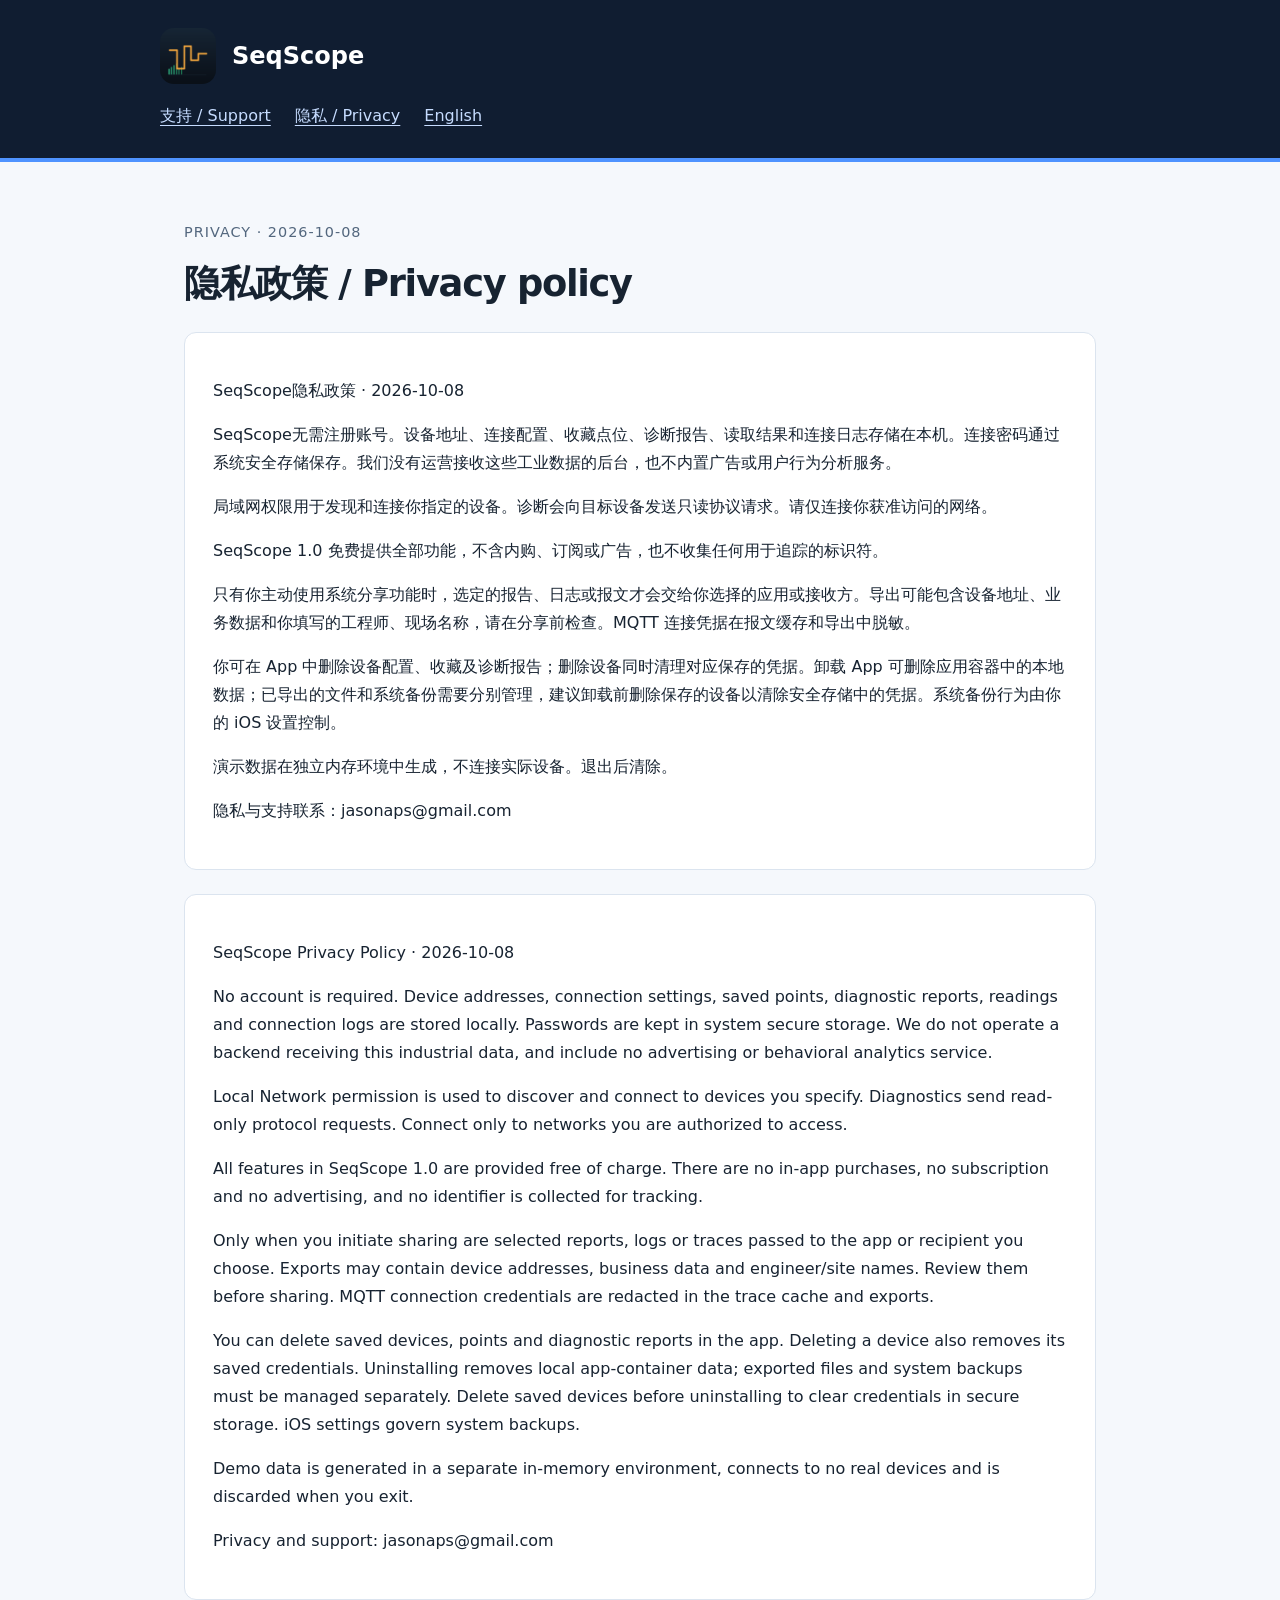
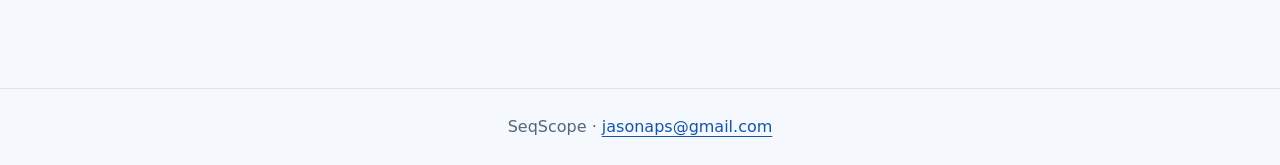
==== privacy.html @ 0bcd3c7f "Publish SeqScope support and privacy pages" ====
<!doctype html><html lang="zh-Hans"><head><meta charset="utf-8"><meta name="viewport" content="width=device-width,initial-scale=1"><title>SeqScope · 隐私政策 / Privacy</title><meta name="description" content="SeqScope — Industrial Protocol Diagnostics. Modbus · S7 · OPC UA · MQTT. Support and privacy / 支持与隐私政策。"><link rel="icon" href="/icon.png"><link rel="stylesheet" href="/style.css"></head><body><header><div class="brand"><img src="/icon.png" alt="" width="56" height="56">SeqScope</div><nav aria-label="主导航"><a href="/">支持 / Support</a><a href="/privacy.html">隐私 / Privacy</a><a href="#english" lang="en">English</a></nav></header><main><p class="label">Privacy · 2026-10-08</p><h1>隐私政策 / Privacy policy</h1><section><p>SeqScope隐私政策 · 2026-10-08</p><p>SeqScope无需注册账号。设备地址、连接配置、收藏点位、诊断报告、读取结果和连接日志存储在本机。连接密码通过系统安全存储保存。我们没有运营接收这些工业数据的后台，也不内置广告或用户行为分析服务。</p><p>局域网权限用于发现和连接你指定的设备。诊断会向目标设备发送只读协议请求。请仅连接你获准访问的网络。</p><p>SeqScope 1.0 免费提供全部功能，不含内购、订阅或广告，也不收集任何用于追踪的标识符。</p><p>只有你主动使用系统分享功能时，选定的报告、日志或报文才会交给你选择的应用或接收方。导出可能包含设备地址、业务数据和你填写的工程师、现场名称，请在分享前检查。MQTT 连接凭据在报文缓存和导出中脱敏。</p><p>你可在 App 中删除设备配置、收藏及诊断报告；删除设备同时清理对应保存的凭据。卸载 App 可删除应用容器中的本地数据；已导出的文件和系统备份需要分别管理，建议卸载前删除保存的设备以清除安全存储中的凭据。系统备份行为由你的 iOS 设置控制。</p><p>演示数据在独立内存环境中生成，不连接实际设备。退出后清除。</p><p>隐私与支持联系：jasonaps@gmail.com</p></section><section id="english" lang="en"><p>SeqScope Privacy Policy · 2026-10-08</p><p>No account is required. Device addresses, connection settings, saved points, diagnostic reports, readings and connection logs are stored locally. Passwords are kept in system secure storage. We do not operate a backend receiving this industrial data, and include no advertising or behavioral analytics service.</p><p>Local Network permission is used to discover and connect to devices you specify. Diagnostics send read-only protocol requests. Connect only to networks you are authorized to access.</p><p>All features in SeqScope 1.0 are provided free of charge. There are no in-app purchases, no subscription and no advertising, and no identifier is collected for tracking.</p><p>Only when you initiate sharing are selected reports, logs or traces passed to the app or recipient you choose. Exports may contain device addresses, business data and engineer/site names. Review them before sharing. MQTT connection credentials are redacted in the trace cache and exports.</p><p>You can delete saved devices, points and diagnostic reports in the app. Deleting a device also removes its saved credentials. Uninstalling removes local app-container data; exported files and system backups must be managed separately. Delete saved devices before uninstalling to clear credentials in secure storage. iOS settings govern system backups.</p><p>Demo data is generated in a separate in-memory environment, connects to no real devices and is discarded when you exit.</p><p>Privacy and support: jasonaps@gmail.com</p></section></main><footer>SeqScope · <a href="mailto:jasonaps@gmail.com">jasonaps@gmail.com</a></footer></body></html>
---- style.css ----
*{box-sizing:border-box}html{font-family:system-ui,-apple-system,BlinkMacSystemFont,"Segoe UI",sans-serif;color:#172331;background:#f5f8fc;line-height:1.75;font-size:16px}body{margin:0}a{color:#1254b6;text-underline-offset:4px}a:focus-visible{outline:3px solid #176ae6;outline-offset:4px}header{background:#101d31;color:white;padding:28px max(24px,calc((100vw - 960px)/2));border-bottom:4px solid #4f93ff}header a{color:#c6dcff}nav{display:flex;flex-wrap:wrap;gap:24px;margin-top:18px}.brand{display:flex;align-items:center;gap:16px;font-size:1.5rem;font-weight:650}.brand img{width:56px;height:56px;border-radius:14px}main{max-width:960px;margin:auto;padding:44px 24px 64px}h1{font-size:2.3rem;line-height:1.3;letter-spacing:-.035em;margin-top:0}h2{font-size:1.45rem;line-height:1.4;margin-top:2em}section{margin:24px 0;padding:28px;background:white;border:1px solid #dbe4ef;border-radius:12px}p{overflow-wrap:anywhere}.meta{color:#53677e;font-size:.9rem}.contact{display:inline-block;font-weight:600;font-size:1.15rem}.label{font-size:.9rem;color:#53677e;letter-spacing:.07em;text-transform:uppercase}footer{border-top:1px solid #dbe4ef;padding:24px;text-align:center;color:#53677e}li{margin:10px 0}@media(max-width:560px){main{padding:28px 18px}section{padding:20px}h1{font-size:1.85rem}}
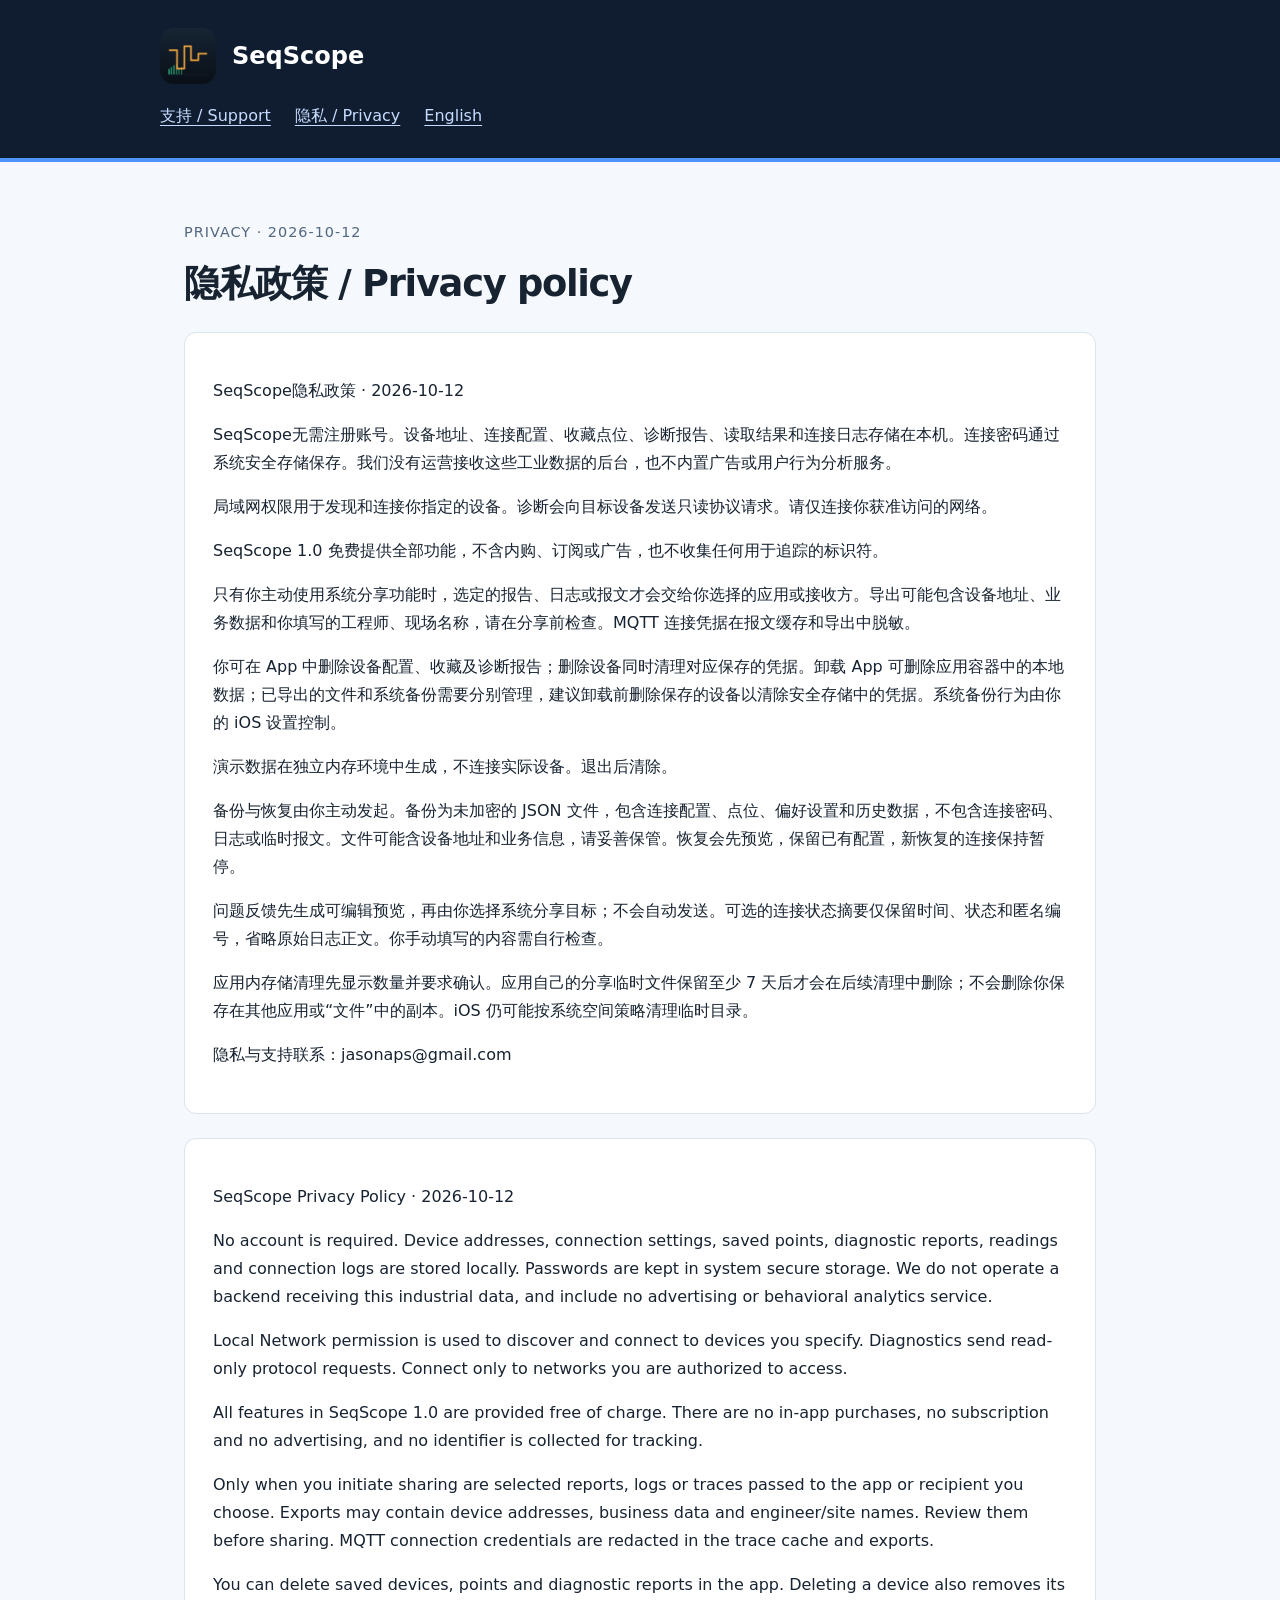
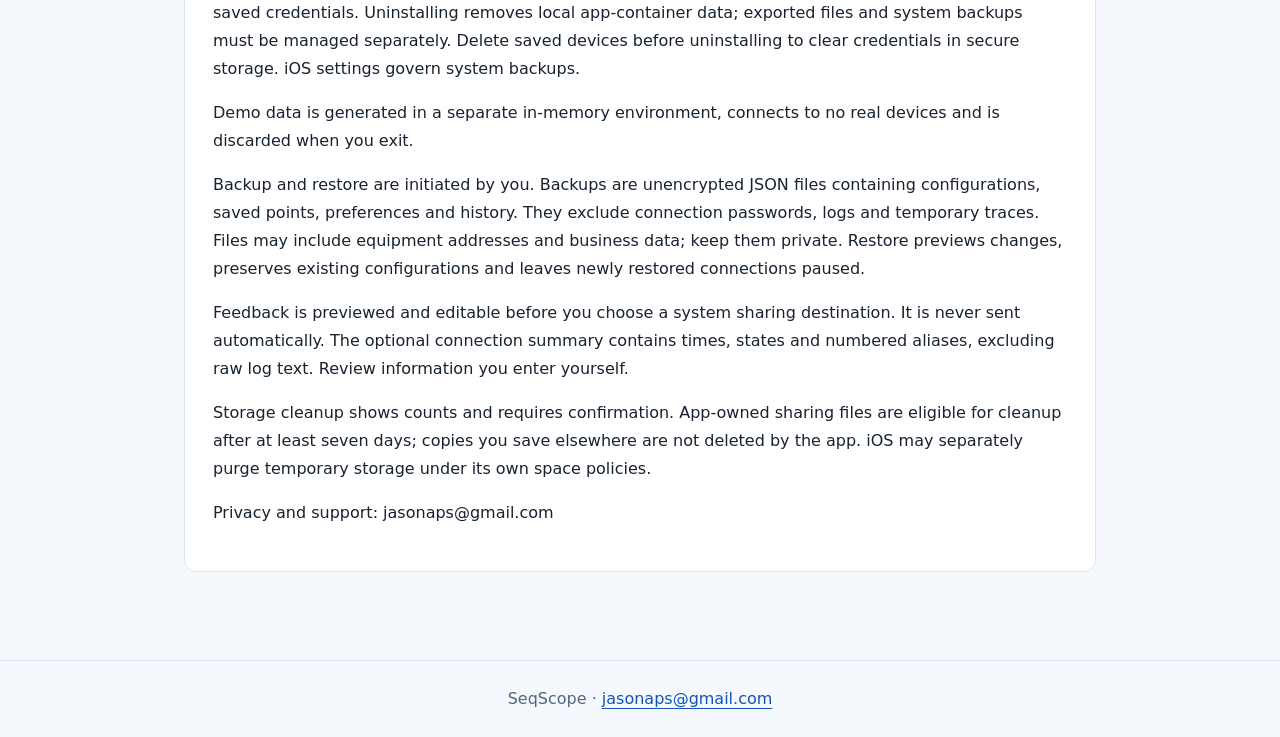
==== commit 15dd9062: "Document local backup, feedback and cleanup privacy" ====
--- a/privacy.html
+++ b/privacy.html
@@ -1 +1 @@
-<!doctype html><html lang="zh-Hans"><head><meta charset="utf-8"><meta name="viewport" content="width=device-width,initial-scale=1"><title>SeqScope · 隐私政策 / Privacy</title><meta name="description" content="SeqScope — Industrial Protocol Diagnostics. Modbus · S7 · OPC UA · MQTT. Support and privacy / 支持与隐私政策。"><link rel="icon" href="/icon.png"><link rel="stylesheet" href="/style.css"></head><body><header><div class="brand"><img src="/icon.png" alt="" width="56" height="56">SeqScope</div><nav aria-label="主导航"><a href="/">支持 / Support</a><a href="/privacy.html">隐私 / Privacy</a><a href="#english" lang="en">English</a></nav></header><main><p class="label">Privacy · 2026-10-08</p><h1>隐私政策 / Privacy policy</h1><section><p>SeqScope隐私政策 · 2026-10-08</p><p>SeqScope无需注册账号。设备地址、连接配置、收藏点位、诊断报告、读取结果和连接日志存储在本机。连接密码通过系统安全存储保存。我们没有运营接收这些工业数据的后台，也不内置广告或用户行为分析服务。</p><p>局域网权限用于发现和连接你指定的设备。诊断会向目标设备发送只读协议请求。请仅连接你获准访问的网络。</p><p>SeqScope 1.0 免费提供全部功能，不含内购、订阅或广告，也不收集任何用于追踪的标识符。</p><p>只有你主动使用系统分享功能时，选定的报告、日志或报文才会交给你选择的应用或接收方。导出可能包含设备地址、业务数据和你填写的工程师、现场名称，请在分享前检查。MQTT 连接凭据在报文缓存和导出中脱敏。</p><p>你可在 App 中删除设备配置、收藏及诊断报告；删除设备同时清理对应保存的凭据。卸载 App 可删除应用容器中的本地数据；已导出的文件和系统备份需要分别管理，建议卸载前删除保存的设备以清除安全存储中的凭据。系统备份行为由你的 iOS 设置控制。</p><p>演示数据在独立内存环境中生成，不连接实际设备。退出后清除。</p><p>隐私与支持联系：jasonaps@gmail.com</p></section><section id="english" lang="en"><p>SeqScope Privacy Policy · 2026-10-08</p><p>No account is required. Device addresses, connection settings, saved points, diagnostic reports, readings and connection logs are stored locally. Passwords are kept in system secure storage. We do not operate a backend receiving this industrial data, and include no advertising or behavioral analytics service.</p><p>Local Network permission is used to discover and connect to devices you specify. Diagnostics send read-only protocol requests. Connect only to networks you are authorized to access.</p><p>All features in SeqScope 1.0 are provided free of charge. There are no in-app purchases, no subscription and no advertising, and no identifier is collected for tracking.</p><p>Only when you initiate sharing are selected reports, logs or traces passed to the app or recipient you choose. Exports may contain device addresses, business data and engineer/site names. Review them before sharing. MQTT connection credentials are redacted in the trace cache and exports.</p><p>You can delete saved devices, points and diagnostic reports in the app. Deleting a device also removes its saved credentials. Uninstalling removes local app-container data; exported files and system backups must be managed separately. Delete saved devices before uninstalling to clear credentials in secure storage. iOS settings govern system backups.</p><p>Demo data is generated in a separate in-memory environment, connects to no real devices and is discarded when you exit.</p><p>Privacy and support: jasonaps@gmail.com</p></section></main><footer>SeqScope · <a href="mailto:jasonaps@gmail.com">jasonaps@gmail.com</a></footer></body></html>+<!doctype html><html lang="zh-Hans"><head><meta charset="utf-8"><meta name="viewport" content="width=device-width,initial-scale=1"><title>SeqScope · 隐私政策 / Privacy</title><meta name="description" content="SeqScope — Industrial Protocol Diagnostics. Modbus · S7 · OPC UA · MQTT · Open Protocol. Support and privacy / 支持与隐私政策。"><link rel="icon" href="icon.png"><link rel="stylesheet" href="style.css"></head><body><header><div class="brand"><img src="icon.png" alt="" width="56" height="56">SeqScope</div><nav aria-label="主导航"><a href="./">支持 / Support</a><a href="privacy.html">隐私 / Privacy</a><a href="#english" lang="en">English</a></nav></header><main><p class="label">Privacy · 2026-10-12</p><h1>隐私政策 / Privacy policy</h1><section><p>SeqScope隐私政策 · 2026-10-12</p><p>SeqScope无需注册账号。设备地址、连接配置、收藏点位、诊断报告、读取结果和连接日志存储在本机。连接密码通过系统安全存储保存。我们没有运营接收这些工业数据的后台，也不内置广告或用户行为分析服务。</p><p>局域网权限用于发现和连接你指定的设备。诊断会向目标设备发送只读协议请求。请仅连接你获准访问的网络。</p><p>SeqScope 1.0 免费提供全部功能，不含内购、订阅或广告，也不收集任何用于追踪的标识符。</p><p>只有你主动使用系统分享功能时，选定的报告、日志或报文才会交给你选择的应用或接收方。导出可能包含设备地址、业务数据和你填写的工程师、现场名称，请在分享前检查。MQTT 连接凭据在报文缓存和导出中脱敏。</p><p>你可在 App 中删除设备配置、收藏及诊断报告；删除设备同时清理对应保存的凭据。卸载 App 可删除应用容器中的本地数据；已导出的文件和系统备份需要分别管理，建议卸载前删除保存的设备以清除安全存储中的凭据。系统备份行为由你的 iOS 设置控制。</p><p>演示数据在独立内存环境中生成，不连接实际设备。退出后清除。</p><p>备份与恢复由你主动发起。备份为未加密的 JSON 文件，包含连接配置、点位、偏好设置和历史数据，不包含连接密码、日志或临时报文。文件可能含设备地址和业务信息，请妥善保管。恢复会先预览，保留已有配置，新恢复的连接保持暂停。</p><p>问题反馈先生成可编辑预览，再由你选择系统分享目标；不会自动发送。可选的连接状态摘要仅保留时间、状态和匿名编号，省略原始日志正文。你手动填写的内容需自行检查。</p><p>应用内存储清理先显示数量并要求确认。应用自己的分享临时文件保留至少 7 天后才会在后续清理中删除；不会删除你保存在其他应用或“文件”中的副本。iOS 仍可能按系统空间策略清理临时目录。</p><p>隐私与支持联系：jasonaps@gmail.com</p></section><section id="english" lang="en"><p>SeqScope Privacy Policy · 2026-10-12</p><p>No account is required. Device addresses, connection settings, saved points, diagnostic reports, readings and connection logs are stored locally. Passwords are kept in system secure storage. We do not operate a backend receiving this industrial data, and include no advertising or behavioral analytics service.</p><p>Local Network permission is used to discover and connect to devices you specify. Diagnostics send read-only protocol requests. Connect only to networks you are authorized to access.</p><p>All features in SeqScope 1.0 are provided free of charge. There are no in-app purchases, no subscription and no advertising, and no identifier is collected for tracking.</p><p>Only when you initiate sharing are selected reports, logs or traces passed to the app or recipient you choose. Exports may contain device addresses, business data and engineer/site names. Review them before sharing. MQTT connection credentials are redacted in the trace cache and exports.</p><p>You can delete saved devices, points and diagnostic reports in the app. Deleting a device also removes its saved credentials. Uninstalling removes local app-container data; exported files and system backups must be managed separately. Delete saved devices before uninstalling to clear credentials in secure storage. iOS settings govern system backups.</p><p>Demo data is generated in a separate in-memory environment, connects to no real devices and is discarded when you exit.</p><p>Backup and restore are initiated by you. Backups are unencrypted JSON files containing configurations, saved points, preferences and history. They exclude connection passwords, logs and temporary traces. Files may include equipment addresses and business data; keep them private. Restore previews changes, preserves existing configurations and leaves newly restored connections paused.</p><p>Feedback is previewed and editable before you choose a system sharing destination. It is never sent automatically. The optional connection summary contains times, states and numbered aliases, excluding raw log text. Review information you enter yourself.</p><p>Storage cleanup shows counts and requires confirmation. App-owned sharing files are eligible for cleanup after at least seven days; copies you save elsewhere are not deleted by the app. iOS may separately purge temporary storage under its own space policies.</p><p>Privacy and support: jasonaps@gmail.com</p></section></main><footer>SeqScope · <a href="mailto:jasonaps@gmail.com">jasonaps@gmail.com</a></footer></body></html>
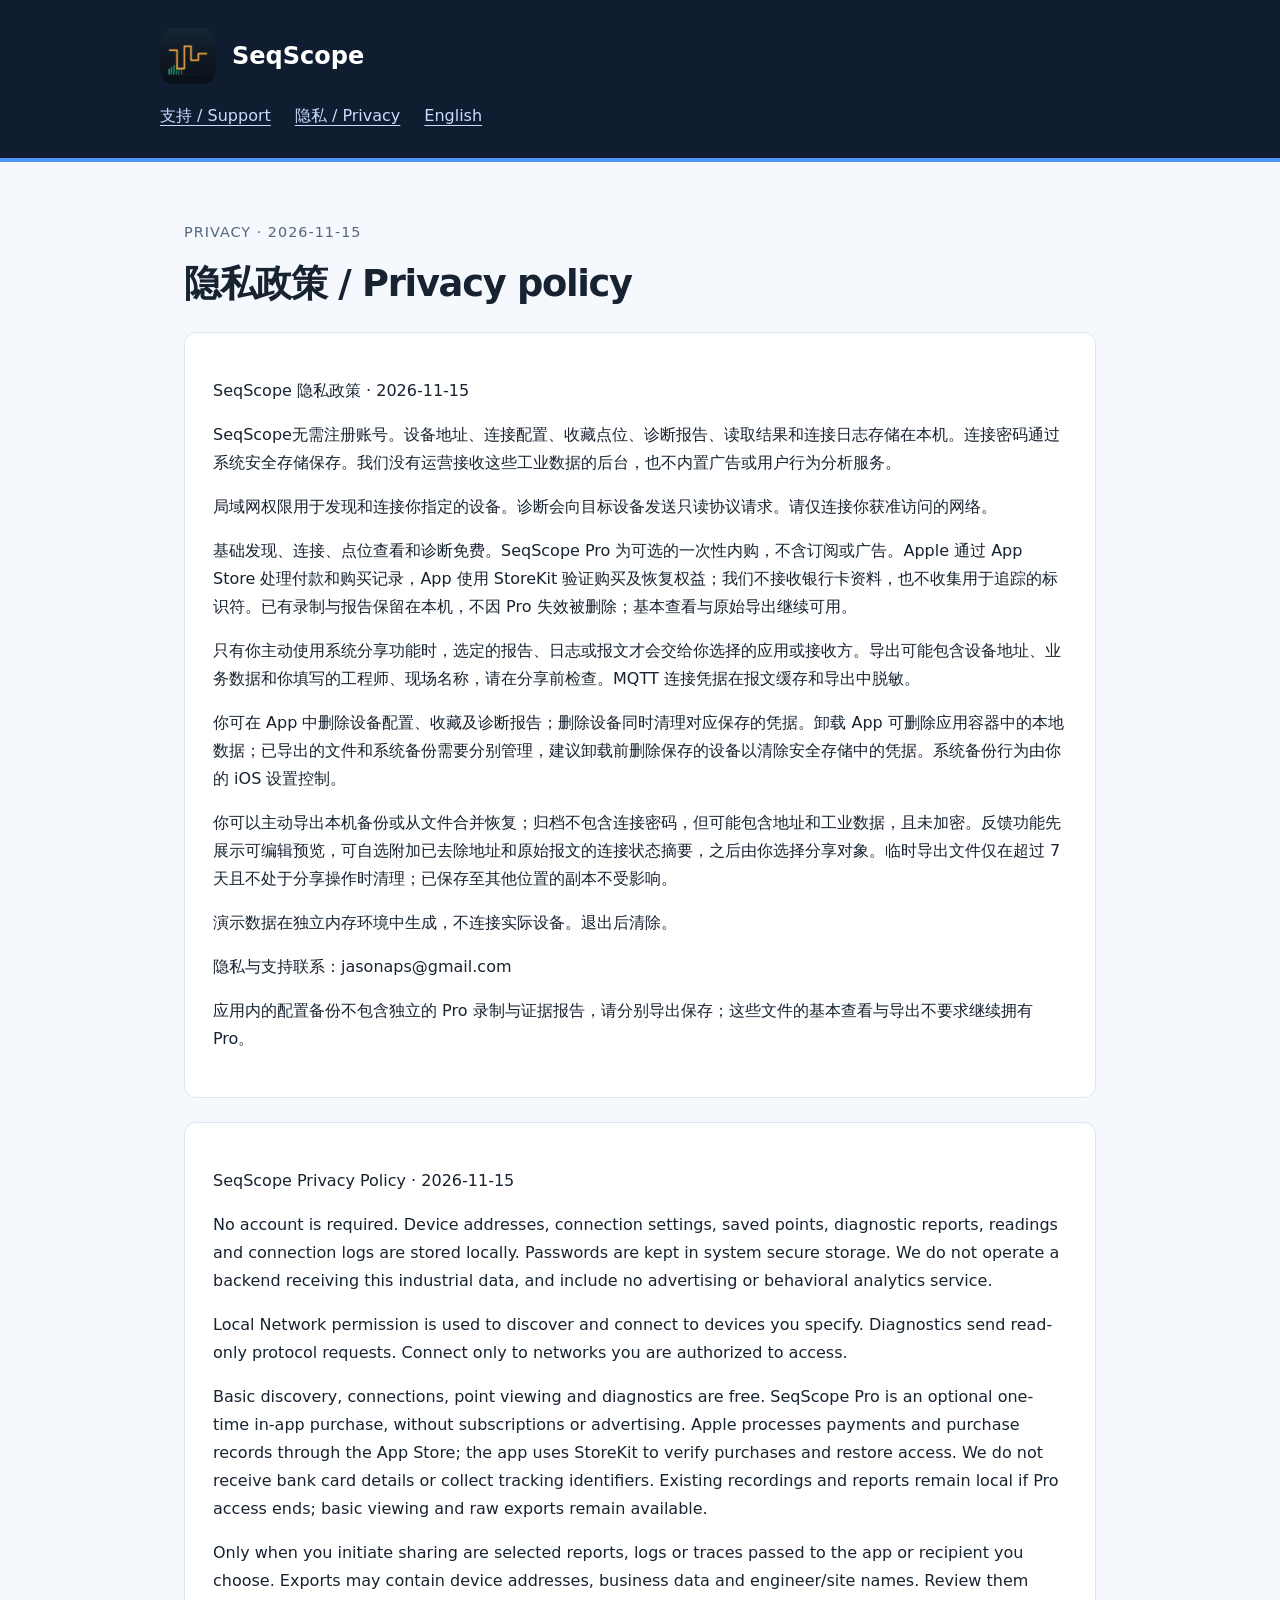
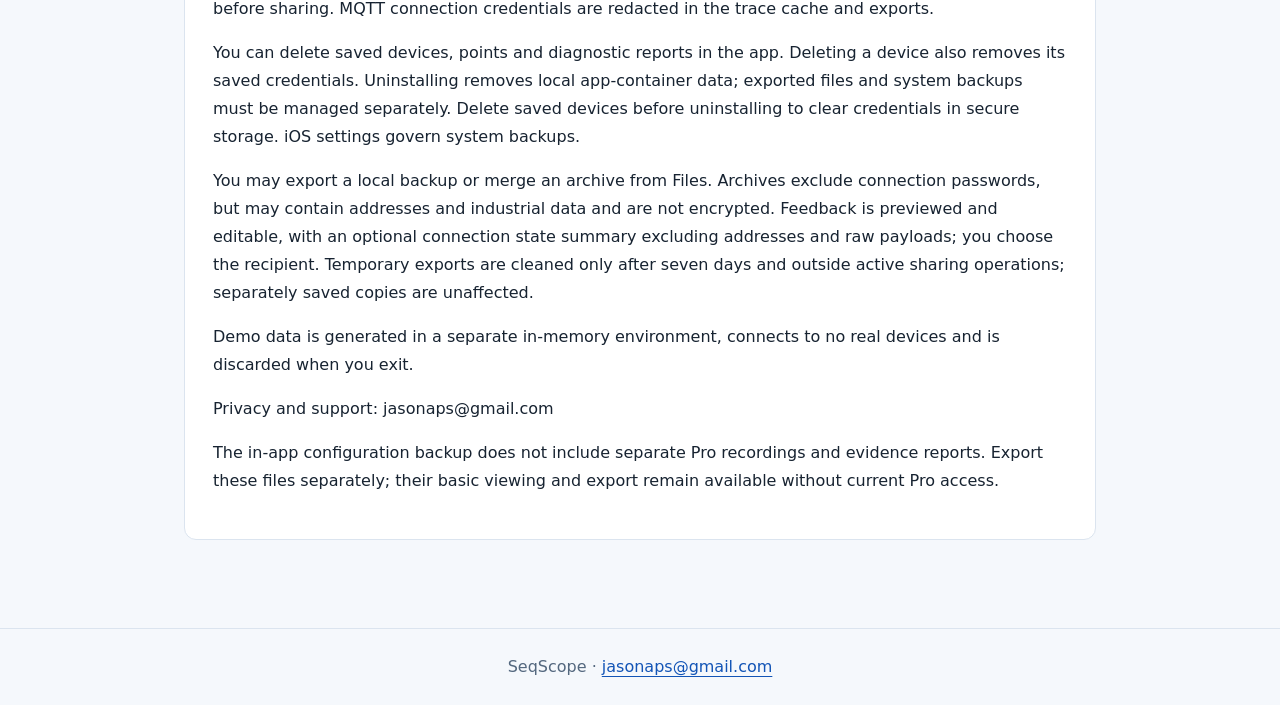
==== commit 8acdd073: "Update Pro purchase, restore and privacy information Updated privacy policy with new information reg" ====
--- a/privacy.html
+++ b/privacy.html
@@ -1 +1 @@
-<!doctype html><html lang="zh-Hans"><head><meta charset="utf-8"><meta name="viewport" content="width=device-width,initial-scale=1"><title>SeqScope · 隐私政策 / Privacy</title><meta name="description" content="SeqScope — Industrial Protocol Diagnostics. Modbus · S7 · OPC UA · MQTT · Open Protocol. Support and privacy / 支持与隐私政策。"><link rel="icon" href="icon.png"><link rel="stylesheet" href="style.css"></head><body><header><div class="brand"><img src="icon.png" alt="" width="56" height="56">SeqScope</div><nav aria-label="主导航"><a href="./">支持 / Support</a><a href="privacy.html">隐私 / Privacy</a><a href="#english" lang="en">English</a></nav></header><main><p class="label">Privacy · 2026-10-12</p><h1>隐私政策 / Privacy policy</h1><section><p>SeqScope隐私政策 · 2026-10-12</p><p>SeqScope无需注册账号。设备地址、连接配置、收藏点位、诊断报告、读取结果和连接日志存储在本机。连接密码通过系统安全存储保存。我们没有运营接收这些工业数据的后台，也不内置广告或用户行为分析服务。</p><p>局域网权限用于发现和连接你指定的设备。诊断会向目标设备发送只读协议请求。请仅连接你获准访问的网络。</p><p>SeqScope 1.0 免费提供全部功能，不含内购、订阅或广告，也不收集任何用于追踪的标识符。</p><p>只有你主动使用系统分享功能时，选定的报告、日志或报文才会交给你选择的应用或接收方。导出可能包含设备地址、业务数据和你填写的工程师、现场名称，请在分享前检查。MQTT 连接凭据在报文缓存和导出中脱敏。</p><p>你可在 App 中删除设备配置、收藏及诊断报告；删除设备同时清理对应保存的凭据。卸载 App 可删除应用容器中的本地数据；已导出的文件和系统备份需要分别管理，建议卸载前删除保存的设备以清除安全存储中的凭据。系统备份行为由你的 iOS 设置控制。</p><p>演示数据在独立内存环境中生成，不连接实际设备。退出后清除。</p><p>备份与恢复由你主动发起。备份为未加密的 JSON 文件，包含连接配置、点位、偏好设置和历史数据，不包含连接密码、日志或临时报文。文件可能含设备地址和业务信息，请妥善保管。恢复会先预览，保留已有配置，新恢复的连接保持暂停。</p><p>问题反馈先生成可编辑预览，再由你选择系统分享目标；不会自动发送。可选的连接状态摘要仅保留时间、状态和匿名编号，省略原始日志正文。你手动填写的内容需自行检查。</p><p>应用内存储清理先显示数量并要求确认。应用自己的分享临时文件保留至少 7 天后才会在后续清理中删除；不会删除你保存在其他应用或“文件”中的副本。iOS 仍可能按系统空间策略清理临时目录。</p><p>隐私与支持联系：jasonaps@gmail.com</p></section><section id="english" lang="en"><p>SeqScope Privacy Policy · 2026-10-12</p><p>No account is required. Device addresses, connection settings, saved points, diagnostic reports, readings and connection logs are stored locally. Passwords are kept in system secure storage. We do not operate a backend receiving this industrial data, and include no advertising or behavioral analytics service.</p><p>Local Network permission is used to discover and connect to devices you specify. Diagnostics send read-only protocol requests. Connect only to networks you are authorized to access.</p><p>All features in SeqScope 1.0 are provided free of charge. There are no in-app purchases, no subscription and no advertising, and no identifier is collected for tracking.</p><p>Only when you initiate sharing are selected reports, logs or traces passed to the app or recipient you choose. Exports may contain device addresses, business data and engineer/site names. Review them before sharing. MQTT connection credentials are redacted in the trace cache and exports.</p><p>You can delete saved devices, points and diagnostic reports in the app. Deleting a device also removes its saved credentials. Uninstalling removes local app-container data; exported files and system backups must be managed separately. Delete saved devices before uninstalling to clear credentials in secure storage. iOS settings govern system backups.</p><p>Demo data is generated in a separate in-memory environment, connects to no real devices and is discarded when you exit.</p><p>Backup and restore are initiated by you. Backups are unencrypted JSON files containing configurations, saved points, preferences and history. They exclude connection passwords, logs and temporary traces. Files may include equipment addresses and business data; keep them private. Restore previews changes, preserves existing configurations and leaves newly restored connections paused.</p><p>Feedback is previewed and editable before you choose a system sharing destination. It is never sent automatically. The optional connection summary contains times, states and numbered aliases, excluding raw log text. Review information you enter yourself.</p><p>Storage cleanup shows counts and requires confirmation. App-owned sharing files are eligible for cleanup after at least seven days; copies you save elsewhere are not deleted by the app. iOS may separately purge temporary storage under its own space policies.</p><p>Privacy and support: jasonaps@gmail.com</p></section></main><footer>SeqScope · <a href="mailto:jasonaps@gmail.com">jasonaps@gmail.com</a></footer></body></html>
+<!doctype html><html lang="zh-Hans"><head><meta charset="utf-8"><meta name="viewport" content="width=device-width,initial-scale=1"><title>SeqScope · 隐私政策 / Privacy</title><meta name="description" content="SeqScope — Industrial Protocol Diagnostics. Modbus · S7 · OPC UA · MQTT · Open Protocol. Support and privacy / 支持与隐私政策。"><link rel="icon" href="icon.png"><link rel="stylesheet" href="style.css"></head><body><header><div class="brand"><img src="icon.png" alt="" width="56" height="56">SeqScope</div><nav aria-label="主导航"><a href="./">支持 / Support</a><a href="privacy.html">隐私 / Privacy</a><a href="#english" lang="en">English</a></nav></header><main><p class="label">Privacy · 2026-11-15</p><h1>隐私政策 / Privacy policy</h1><section><p>SeqScope 隐私政策 · 2026-11-15</p><p>SeqScope无需注册账号。设备地址、连接配置、收藏点位、诊断报告、读取结果和连接日志存储在本机。连接密码通过系统安全存储保存。我们没有运营接收这些工业数据的后台，也不内置广告或用户行为分析服务。</p><p>局域网权限用于发现和连接你指定的设备。诊断会向目标设备发送只读协议请求。请仅连接你获准访问的网络。</p><p>基础发现、连接、点位查看和诊断免费。SeqScope Pro 为可选的一次性内购，不含订阅或广告。Apple 通过 App Store 处理付款和购买记录，App 使用 StoreKit 验证购买及恢复权益；我们不接收银行卡资料，也不收集用于追踪的标识符。已有录制与报告保留在本机，不因 Pro 失效被删除；基本查看与原始导出继续可用。</p><p>只有你主动使用系统分享功能时，选定的报告、日志或报文才会交给你选择的应用或接收方。导出可能包含设备地址、业务数据和你填写的工程师、现场名称，请在分享前检查。MQTT 连接凭据在报文缓存和导出中脱敏。</p><p>你可在 App 中删除设备配置、收藏及诊断报告；删除设备同时清理对应保存的凭据。卸载 App 可删除应用容器中的本地数据；已导出的文件和系统备份需要分别管理，建议卸载前删除保存的设备以清除安全存储中的凭据。系统备份行为由你的 iOS 设置控制。</p><p>你可以主动导出本机备份或从文件合并恢复；归档不包含连接密码，但可能包含地址和工业数据，且未加密。反馈功能先展示可编辑预览，可自选附加已去除地址和原始报文的连接状态摘要，之后由你选择分享对象。临时导出文件仅在超过 7 天且不处于分享操作时清理；已保存至其他位置的副本不受影响。</p><p>演示数据在独立内存环境中生成，不连接实际设备。退出后清除。</p><p>隐私与支持联系：jasonaps@gmail.com</p><p>应用内的配置备份不包含独立的 Pro 录制与证据报告，请分别导出保存；这些文件的基本查看与导出不要求继续拥有 Pro。</p></section><section id="english" lang="en"><p>SeqScope Privacy Policy · 2026-11-15</p><p>No account is required. Device addresses, connection settings, saved points, diagnostic reports, readings and connection logs are stored locally. Passwords are kept in system secure storage. We do not operate a backend receiving this industrial data, and include no advertising or behavioral analytics service.</p><p>Local Network permission is used to discover and connect to devices you specify. Diagnostics send read-only protocol requests. Connect only to networks you are authorized to access.</p><p>Basic discovery, connections, point viewing and diagnostics are free. SeqScope Pro is an optional one-time in-app purchase, without subscriptions or advertising. Apple processes payments and purchase records through the App Store; the app uses StoreKit to verify purchases and restore access. We do not receive bank card details or collect tracking identifiers. Existing recordings and reports remain local if Pro access ends; basic viewing and raw exports remain available.</p><p>Only when you initiate sharing are selected reports, logs or traces passed to the app or recipient you choose. Exports may contain device addresses, business data and engineer/site names. Review them before sharing. MQTT connection credentials are redacted in the trace cache and exports.</p><p>You can delete saved devices, points and diagnostic reports in the app. Deleting a device also removes its saved credentials. Uninstalling removes local app-container data; exported files and system backups must be managed separately. Delete saved devices before uninstalling to clear credentials in secure storage. iOS settings govern system backups.</p><p>You may export a local backup or merge an archive from Files. Archives exclude connection passwords, but may contain addresses and industrial data and are not encrypted. Feedback is previewed and editable, with an optional connection state summary excluding addresses and raw payloads; you choose the recipient. Temporary exports are cleaned only after seven days and outside active sharing operations; separately saved copies are unaffected.</p><p>Demo data is generated in a separate in-memory environment, connects to no real devices and is discarded when you exit.</p><p>Privacy and support: jasonaps@gmail.com</p><p>The in-app configuration backup does not include separate Pro recordings and evidence reports. Export these files separately; their basic viewing and export remain available without current Pro access.</p></section></main><footer>SeqScope · <a href="mailto:jasonaps@gmail.com">jasonaps@gmail.com</a></footer></body></html>
